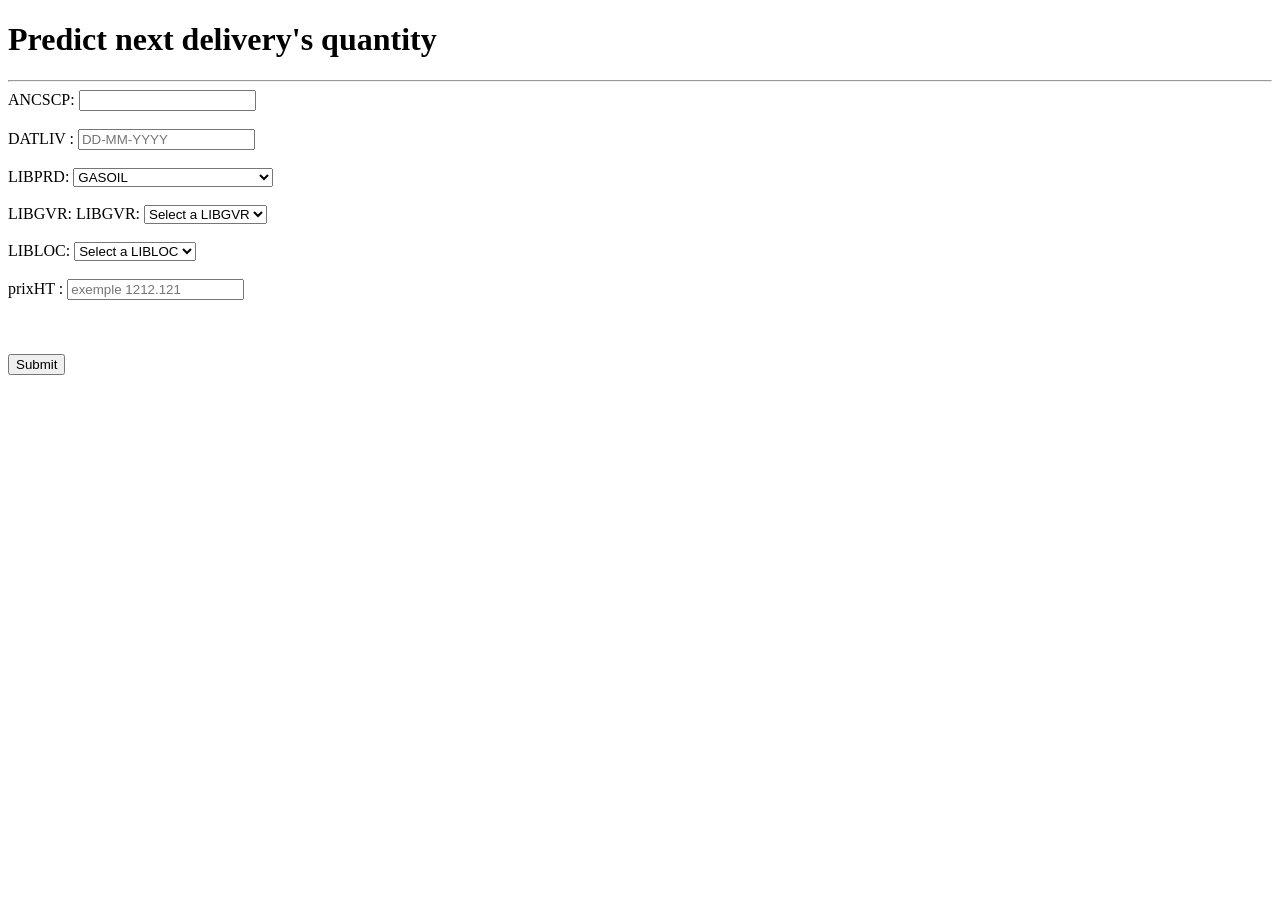
==== deployML/templates/main.html @ 521d70fa "Deployment of the 1st model" ====
<!DOCTYPE html>
<html lang="en">
<head>
    <meta charset="UTF-8">
    <meta name="viewport" content="width=device-width, initial-scale=1.0">
    <title>Fuel prediction</title>
</head>
<body>
    <h1>Predict next delivery's quantity </h1>
    <hr>
     
        
   
    <form action="result">
        <label for="ANCSCP">  ANCSCP:</label>
        <input type="number" id="ANCSCP" name="ANCSCP" ><br><br>
      
        <label for="DATLIV">DATLIV  :</label>
        <input type="text" id="DATLIV" name="DATLIV"  placeholder="DD-MM-YYYY"><br><br>
        <label for="LIBPRD">LIBPRD:</label>
        <select type="text" id="LIBPRD" name="LIBPRD" > 
            <option value="GASOIL">GASOIL</option>
            <option value="SSP SUPER SANS PLOMB">SSP SUPER SANS PLOMB</option>
            <option value="GASOIL 50">GASOIL 50</option>
            <option value="GAZOIL SANS SOUFRE">GAZOIL SANS SOUFRE</option>
            <option value="APS AGILIX PREMIUM ESS.">APS AGILIX PREMIUM ESS.</option>      
            <option value="APG AGILIX PREMIUM GAS.">APG AGILIX PREMIUM GAS.</option>
        </select> <br><br>
        <label for="LIBGVR">LIBGVR:</label>
        <label for="libgvr">LIBGVR:</label>
        <select id="libgvr" name="libgvr" onchange="updateLiblocOptions()">
            <option value="">Select a LIBGVR</option>
            <!-- LIBGVR options will be populated here -->
        </select> <br><br>

        <label for="libloc">LIBLOC:</label>
        <select id="libloc" name="libloc">
            <option value="">Select a LIBLOC</option>
            <!-- LIBLOC options will be populated here -->
        </select><br><br>
        <label for="prixHT">prixHT  :</label>
        <input type="text" id="prixHT" name="prixHT"  placeholder="exemple 1212.121"><br><br>
        <br><br>
    
        <input type="submit" >
      </form>
      




      <script>
        // Data for LIBGVR and LIBLOC
        const data = {
            "ARIANA": ["ARIANA", "ENNASR", "BORJ EL AMRI", "M'NIHLA", "RAOUED", "CEBALET B AMMAR"],
            "BEJA": ["AMDOUN", "BEJA", "SLOUGUIA", "OUECHTATA", "SIDI SMAIL", "GOUBELLAT", "MEDJEZ EL BAB", "I D E N"],
            "BEN AROUS": ["RADES", "HAMMAM-LIF", "BORJ CEDRIA", "MORNAG", "BOUMHAL", "EL MOUROUJ", "BEN AROUS", "BIR EL KASSAA", "FOUCHANA"],
            "BIZERTE": ["MENZEL BOURGUIBA", "MATEUR", "KHETMINE", "SEJNENE", "ZARZOUNA", "BIZERTE", "RAS DJEBEL", "RAF RAF", "GHAR EL MELEH"],
            "GABES": ["EL HAMMA", "KETTANA", "MARETH", "GABES", "GHANNOUCHE", "OUEDHREF", "MENZEL EL HABIB", "TEBOULBOU"],
            "GAFSA": ["SIDI IICH", "MOULARES", "METLAOUI", "EL GUETAR", "GAFSA"],
            "JENDOUBA": ["BOUSALEM", "TABARKA", "BALTA", "JENDOUBA"],
            "KAIROUAN": ["KAIROUAN", "SIDI AMOR BOUHAJLA", "HAFFOUZ", "EL BATEN", "EL ALA", "HAJEB EL AYOUN", "OUESLATIA", "CHERARDA", "SIDI ALI BEN NASRALL", "MENZEL M'HIRI"],
            "KASSERINE": ["KASSERINE", "FERIANA", "MAGEL BEL ABBES", "SBIBA", "THALA", "FOUSSANA", "SBEITLA"],
            "KEBILI": ["OUM ESSOUMAA", "KEBILI", "SOUK LAHAD", "DOUZ", "ELFAOUAR"],
            "LE KEF": ["EL KSOUR", "LE SERS", "LE KEF", "DAHMANI"],
            "MAHDIA": ["KSOUR ESSAF", "SIDI ALOUANE", "SOUASSI", "OULED CHAMEKH", "MENZEL HACHED", "CHEBBA", "REJICHE", "MELLOULECH", "KERKER", "EL JEM"],
            "MANOUBA": ["BORJ EL AMRI", "DENDEN"],
            "MEDENINE": ["MEDENINE", "EL KANTRA", "BEN GUERDENE", "HOUMT SOUK", "JORF", "HASSI AMOR", "JERBA", "ZARZIS"],
            "MONASTIR": ["MENZEL EL HAYET", "JAMMEL", "TOUZA", "KSAR HELLAL", "MONASTIR", "EL OUERDANINE", "BEMBLA", "SIDI BEN NOUR", "MOKNINE"],
            "NABEUL": ["MENZEL TEMIME", "KORBA", "SOLIMAN", "NABEUL", "DOUALA", "MAAMOURA", "DAR ALLOUCHE", "EL HAOUARIA", "TOZGRANE", "AZMOUR", "MENZEL SALEM", "BENI-KHALED", "GROMBALIA", "BOUARGOUB", "HAMMAMET"],
            "SFAX": ["EL AMRA", "BOUJARBOU", "MENZEL CHAKER", "SKHIRA", "MELLITA KERKENNAH", "KERKENAH", "EL BDARNA", "MAHRES", "GHREIBA", "BIR ALI BEN KHELIFA", "JBENIANA", "HENCHA", "SFAX", "AGAREB"],
            "SIDI BOUZID": ["CABELET OUELED ASKER", "OULED HAFFOUZ", "ERREGUEB", "ESSAIDA", "SOUK DJEDID", "KM 102", "MENZEL BOUZAIENE", "MEKNASSY", "JELMA", "SIDI BOUZID", "BEN AOUN"],
            "SILIANA": ["ROUHIA", "BOUARADA", "GAAFOUR", "BARGOU", "SILIANA", "MAKTHAR"],
            "SOUSSE": ["KONDAR", "KALAA KBIRA", "SIDI EL HENI", "BEL OUM", "SIDI KHLIFA", "MENZEL DAR BEL OUAER", "HERGLA", "SIDI BOU ALI", "M'SAKEN", "HAMMAM SOUSSE", "SOUSSE"],
            "TATAOUINE": ["SMAR", "REMADA", "TATAOUINE", "BIR LAHMAR"],
            "TOZEUR": ["TOZEUR", "DEGACHE", "NEFTA", "HASOUA"],
            "TUNIS": ["LA GOULETTE", "CITE ELKHADRA", "SIDI BOUSAID", "TUNIS VILLE", "KABARIA", "JEBEL JELLOUD", "EL AOUINA", "LE BARDO", "KSAR SAID", "EZZOUHOUR", "GAMMARTH"],
            "ZAGHOUAN": ["BIR MCHERGUA", "EL FAHS", "ZAGHOUAN", "HAMMAM ZRIBA", "NADOUR"]
        };

        // Populate LIBGVR dropdown
        const libgvrSelect = document.getElementById('libgvr');
        for (const libgvr in data) {
            const option = document.createElement('option');
            option.value = libgvr;
            option.textContent = libgvr;
            libgvrSelect.appendChild(option);
        }

        // Function to update LIBLOC options based on selected LIBGVR
        function updateLiblocOptions() {
            const liblocSelect = document.getElementById('libloc');
            const selectedLibgvr = libgvrSelect.value;

            // Clear existing options in LIBLOC
            liblocSelect.innerHTML = '<option value="">Select a LIBLOC</option>';

            // Populate LIBLOC based on selected LIBGVR
            if (selectedLibgvr && data[selectedLibgvr]) {
                data[selectedLibgvr].forEach(libloc => {
                    const option = document.createElement('option');
                    option.value = libloc;
                    option.textContent = libloc;
                    liblocSelect.appendChild(option);
                });
            }
        }
    </script>
</body>
</html>
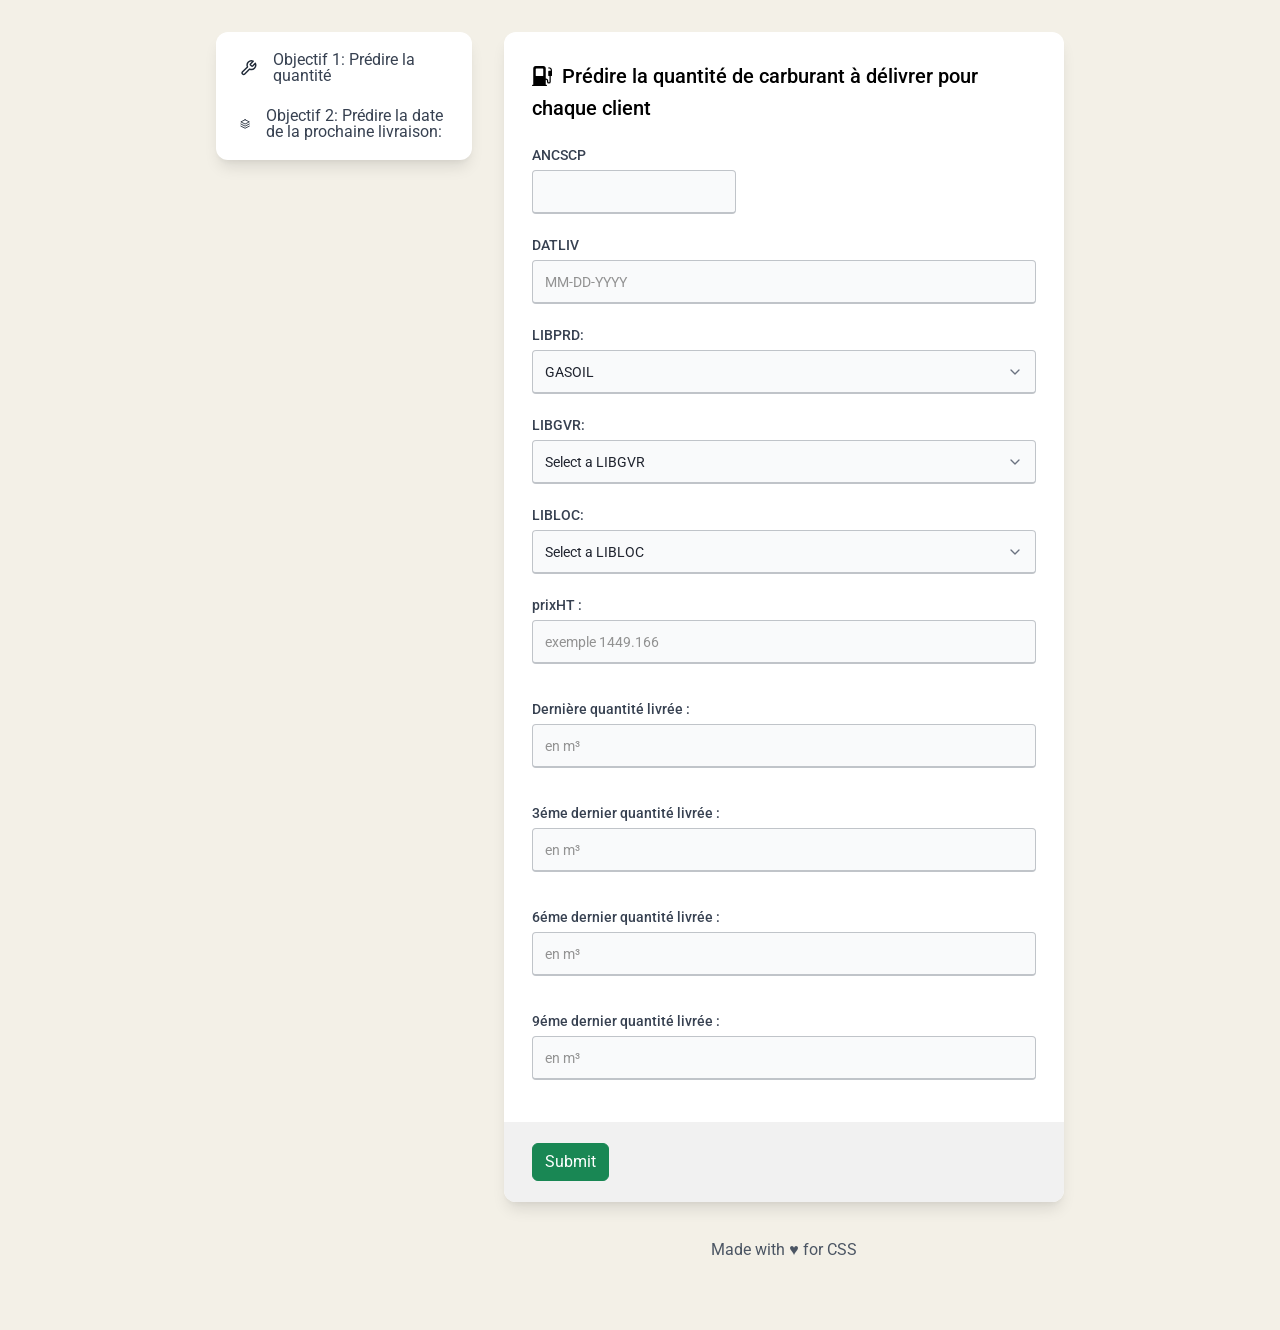
==== commit 862cfac2: "deployment of bo1" ====
--- a/deployML/templates/main.html
+++ b/deployML/templates/main.html
@@ -4,49 +4,132 @@
     <meta charset="UTF-8">
     <meta name="viewport" content="width=device-width, initial-scale=1.0">
     <title>Fuel prediction</title>
+    <link href="https://cdn.jsdelivr.net/npm/bootstrap@5.3.3/dist/css/bootstrap.min.css" rel="stylesheet" integrity="sha384-QWTKZyjpPEjISv5WaRU9OFeRpok6YctnYmDr5pNlyT2bRjXh0JMhjY6hW+ALEwIH" crossorigin="anonymous">
+
+    <style>
+        @import url("https://fonts.googleapis.com/css2?family=Roboto:wght@400;500&display=swap");a,abbr,acronym,address,applet,article,aside,audio,b,big,blockquote,body,canvas,caption,center,cite,code,dd,del,details,dfn,div,dl,dt,em,embed,fieldset,figcaption,figure,footer,form,h1,h2,h3,h4,h5,h6,header,hgroup,html,i,iframe,img,ins,kbd,label,legend,li,mark,menu,nav,object,ol,output,p,pre,q,ruby,s,samp,section,small,span,strike,strong,sub,summary,sup,table,tbody,td,tfoot,th,thead,time,tr,tt,u,ul,var,video{margin:0;padding:0;border:0;font-size:100%;font:inherit;vertical-align:initial}article,aside,details,figcaption,figure,footer,header,hgroup,menu,nav,section{display:block}body{line-height:1}ol,ul{list-style:none}blockquote,q{quotes:none}blockquote:after,blockquote:before,q:after,q:before{content:"";content:none}table{border-collapse:collapse;border-spacing:0}.nice-form-group{--nf-input-size:1rem;--nf-input-font-size:calc(var(--nf-input-size)*0.875);--nf-small-font-size:calc(var(--nf-input-size)*0.875);--nf-input-font-family:inherit;--nf-label-font-family:inherit;--nf-input-color:#20242f;--nf-input-border-radius:0.25rem;--nf-input-placeholder-color:#929292;--nf-input-border-color:#c0c4c9;--nf-input-border-width:1px;--nf-input-border-style:solid;--nf-input-border-bottom-width:2px;--nf-input-focus-border-color:#3b4ce2;--nf-input-background-color:#f9fafb;--nf-invalid-input-border-color:var(--nf-input-border-color);--nf-invalid-input-background-color:var(--nf-input-background-color);--nf-invalid-input-color:var(--nf-input-color);--nf-valid-input-border-color:var(--nf-input-border-color);--nf-valid-input-background-color:var(--nf-input-background-color);--nf-valid-input-color:inherit;--nf-invalid-input-border-bottom-color:red;--nf-valid-input-border-bottom-color:green;--nf-label-font-size:var(--nf-small-font-size);--nf-label-color:#374151;--nf-label-font-weight:500;--nf-slider-track-background:#dfdfdf;--nf-slider-track-height:0.25rem;--nf-slider-thumb-size:calc(var(--nf-slider-track-height)*4);--nf-slider-track-border-radius:var(--nf-slider-track-height);--nf-slider-thumb-border-width:2px;--nf-slider-thumb-border-focus-width:1px;--nf-slider-thumb-border-color:#fff;--nf-slider-thumb-background:var(--nf-input-focus-border-color);display:block;margin-top:calc(var(--nf-input-size)*1.5);line-height:1;white-space:nowrap;--switch-orb-size:var(--nf-input-size);--switch-orb-offset:calc(var(--nf-input-border-width)*2);--switch-width:calc(var(--nf-input-size)*2.5);--switch-height:calc(var(--nf-input-size)*1.25 + var(--switch-orb-offset))}.nice-form-group>label{font-weight:var(--nf-label-font-weight);display:block;color:var(--nf-label-color);font-size:var(--nf-label-font-size);font-family:var(--nf-label-font-family);margin-bottom:calc(var(--nf-input-size)/2);white-space:normal}.nice-form-group>label+small{font-style:normal}.nice-form-group small{font-family:var(--nf-input-font-family);display:block;font-weight:400;opacity:.75;font-size:var(--nf-small-font-size);margin-bottom:calc(var(--nf-input-size)*0.75)}.nice-form-group small:last-child{margin-bottom:0}.nice-form-group>legend{font-weight:var(--nf-label-font-weight);display:block;color:var(--nf-label-color);font-size:var(--nf-label-font-size);font-family:var(--nf-label-font-family);margin-bottom:calc(var(--nf-input-size)/5)}.nice-form-group>.nice-form-group{margin-top:calc(var(--nf-input-size)/2)}.nice-form-group>input[type=checkbox],.nice-form-group>input[type=date],.nice-form-group>input[type=email],.nice-form-group>input[type=month],.nice-form-group>input[type=number],.nice-form-group>input[type=password],.nice-form-group>input[type=radio],.nice-form-group>input[type=search],.nice-form-group>input[type=tel],.nice-form-group>input[type=text],.nice-form-group>input[type=time],.nice-form-group>input[type=url],.nice-form-group>input[type=week],.nice-form-group>select,.nice-form-group>textarea{background:var(--nf-input-background-color);font-family:inherit;font-size:var(--nf-input-font-size);border-bottom-width:var(--nf-input-border-width);font-family:var(--nf-input-font-family);box-shadow:none;border-radius:var(--nf-input-border-radius);border:var(--nf-input-border-width) var(--nf-input-border-style) var(--nf-input-border-color);border-bottom:var(--nf-input-border-bottom-width) var(--nf-input-border-style) var(--nf-input-border-color);color:var(--nf-input-color);width:100%;padding:calc(var(--nf-input-size)*0.75);height:calc(var(--nf-input-size)*2.75);line-height:normal;-webkit-appearance:none;-moz-appearance:none;appearance:none;transition:all .15s ease-out;--icon-padding:calc(var(--nf-input-size)*2.25);--icon-background-offset:calc(var(--nf-input-size)*0.75)}.nice-form-group>input[type=checkbox]:required:not(:placeholder-shown):invalid,.nice-form-group>input[type=date]:required:not(:placeholder-shown):invalid,.nice-form-group>input[type=email]:required:not(:placeholder-shown):invalid,.nice-form-group>input[type=month]:required:not(:placeholder-shown):invalid,.nice-form-group>input[type=number]:required:not(:placeholder-shown):invalid,.nice-form-group>input[type=password]:required:not(:placeholder-shown):invalid,.nice-form-group>input[type=radio]:required:not(:placeholder-shown):invalid,.nice-form-group>input[type=search]:required:not(:placeholder-shown):invalid,.nice-form-group>input[type=tel]:required:not(:placeholder-shown):invalid,.nice-form-group>input[type=text]:required:not(:placeholder-shown):invalid,.nice-form-group>input[type=time]:required:not(:placeholder-shown):invalid,.nice-form-group>input[type=url]:required:not(:placeholder-shown):invalid,.nice-form-group>input[type=week]:required:not(:placeholder-shown):invalid,.nice-form-group>select:required:not(:placeholder-shown):invalid,.nice-form-group>textarea:required:not(:placeholder-shown):invalid{background-color:var(--nf-invalid-input-background-color);border-bottom-color:var(--nf-valid-input-border-color);border-color:var(--nf-valid-input-border-color) var(--nf-valid-input-border-color) var(--nf-invalid-input-border-bottom-color);color:var(--nf-invalid-input-color)}.nice-form-group>input[type=checkbox]:required:not(:placeholder-shown):invalid:focus,.nice-form-group>input[type=date]:required:not(:placeholder-shown):invalid:focus,.nice-form-group>input[type=email]:required:not(:placeholder-shown):invalid:focus,.nice-form-group>input[type=month]:required:not(:placeholder-shown):invalid:focus,.nice-form-group>input[type=number]:required:not(:placeholder-shown):invalid:focus,.nice-form-group>input[type=password]:required:not(:placeholder-shown):invalid:focus,.nice-form-group>input[type=radio]:required:not(:placeholder-shown):invalid:focus,.nice-form-group>input[type=search]:required:not(:placeholder-shown):invalid:focus,.nice-form-group>input[type=tel]:required:not(:placeholder-shown):invalid:focus,.nice-form-group>input[type=text]:required:not(:placeholder-shown):invalid:focus,.nice-form-group>input[type=time]:required:not(:placeholder-shown):invalid:focus,.nice-form-group>input[type=url]:required:not(:placeholder-shown):invalid:focus,.nice-form-group>input[type=week]:required:not(:placeholder-shown):invalid:focus,.nice-form-group>select:required:not(:placeholder-shown):invalid:focus,.nice-form-group>textarea:required:not(:placeholder-shown):invalid:focus{background-color:var(--nf-input-background-color);border-color:var(--nf-input-border-color);color:var(--nf-input-color)}.nice-form-group>input[type=checkbox]:required:not(:placeholder-shown):valid,.nice-form-group>input[type=date]:required:not(:placeholder-shown):valid,.nice-form-group>input[type=email]:required:not(:placeholder-shown):valid,.nice-form-group>input[type=month]:required:not(:placeholder-shown):valid,.nice-form-group>input[type=number]:required:not(:placeholder-shown):valid,.nice-form-group>input[type=password]:required:not(:placeholder-shown):valid,.nice-form-group>input[type=radio]:required:not(:placeholder-shown):valid,.nice-form-group>input[type=search]:required:not(:placeholder-shown):valid,.nice-form-group>input[type=tel]:required:not(:placeholder-shown):valid,.nice-form-group>input[type=text]:required:not(:placeholder-shown):valid,.nice-form-group>input[type=time]:required:not(:placeholder-shown):valid,.nice-form-group>input[type=url]:required:not(:placeholder-shown):valid,.nice-form-group>input[type=week]:required:not(:placeholder-shown):valid,.nice-form-group>select:required:not(:placeholder-shown):valid,.nice-form-group>textarea:required:not(:placeholder-shown):valid{background-color:var(--nf-valid-input-background-color);border-bottom-color:var(--nf-valid-input-border-color);border-color:var(--nf-valid-input-border-color) var(--nf-valid-input-border-color) var(--nf-valid-input-border-bottom-color);color:var(--nf-valid-input-color)}.nice-form-group>input[type=checkbox]:disabled,.nice-form-group>input[type=date]:disabled,.nice-form-group>input[type=email]:disabled,.nice-form-group>input[type=month]:disabled,.nice-form-group>input[type=number]:disabled,.nice-form-group>input[type=password]:disabled,.nice-form-group>input[type=radio]:disabled,.nice-form-group>input[type=search]:disabled,.nice-form-group>input[type=tel]:disabled,.nice-form-group>input[type=text]:disabled,.nice-form-group>input[type=time]:disabled,.nice-form-group>input[type=url]:disabled,.nice-form-group>input[type=week]:disabled,.nice-form-group>select:disabled,.nice-form-group>textarea:disabled{cursor:not-allowed;opacity:.75}.nice-form-group>input[type=checkbox]::-webkit-input-placeholder,.nice-form-group>input[type=date]::-webkit-input-placeholder,.nice-form-group>input[type=email]::-webkit-input-placeholder,.nice-form-group>input[type=month]::-webkit-input-placeholder,.nice-form-group>input[type=number]::-webkit-input-placeholder,.nice-form-group>input[type=password]::-webkit-input-placeholder,.nice-form-group>input[type=radio]::-webkit-input-placeholder,.nice-form-group>input[type=search]::-webkit-input-placeholder,.nice-form-group>input[type=tel]::-webkit-input-placeholder,.nice-form-group>input[type=text]::-webkit-input-placeholder,.nice-form-group>input[type=time]::-webkit-input-placeholder,.nice-form-group>input[type=url]::-webkit-input-placeholder,.nice-form-group>input[type=week]::-webkit-input-placeholder,.nice-form-group>select::-webkit-input-placeholder,.nice-form-group>textarea::-webkit-input-placeholder{color:var(--nf-input-placeholder-color);letter-spacing:0}.nice-form-group>input[type=checkbox]:-ms-input-placeholder,.nice-form-group>input[type=date]:-ms-input-placeholder,.nice-form-group>input[type=email]:-ms-input-placeholder,.nice-form-group>input[type=month]:-ms-input-placeholder,.nice-form-group>input[type=number]:-ms-input-placeholder,.nice-form-group>input[type=password]:-ms-input-placeholder,.nice-form-group>input[type=radio]:-ms-input-placeholder,.nice-form-group>input[type=search]:-ms-input-placeholder,.nice-form-group>input[type=tel]:-ms-input-placeholder,.nice-form-group>input[type=text]:-ms-input-placeholder,.nice-form-group>input[type=time]:-ms-input-placeholder,.nice-form-group>input[type=url]:-ms-input-placeholder,.nice-form-group>input[type=week]:-ms-input-placeholder,.nice-form-group>select:-ms-input-placeholder,.nice-form-group>textarea:-ms-input-placeholder{color:var(--nf-input-placeholder-color);letter-spacing:0}.nice-form-group>input[type=checkbox]:-moz-placeholder,.nice-form-group>input[type=checkbox]::-moz-placeholder,.nice-form-group>input[type=date]:-moz-placeholder,.nice-form-group>input[type=date]::-moz-placeholder,.nice-form-group>input[type=email]:-moz-placeholder,.nice-form-group>input[type=email]::-moz-placeholder,.nice-form-group>input[type=month]:-moz-placeholder,.nice-form-group>input[type=month]::-moz-placeholder,.nice-form-group>input[type=number]:-moz-placeholder,.nice-form-group>input[type=number]::-moz-placeholder,.nice-form-group>input[type=password]:-moz-placeholder,.nice-form-group>input[type=password]::-moz-placeholder,.nice-form-group>input[type=radio]:-moz-placeholder,.nice-form-group>input[type=radio]::-moz-placeholder,.nice-form-group>input[type=search]:-moz-placeholder,.nice-form-group>input[type=search]::-moz-placeholder,.nice-form-group>input[type=tel]:-moz-placeholder,.nice-form-group>input[type=tel]::-moz-placeholder,.nice-form-group>input[type=text]:-moz-placeholder,.nice-form-group>input[type=text]::-moz-placeholder,.nice-form-group>input[type=time]:-moz-placeholder,.nice-form-group>input[type=time]::-moz-placeholder,.nice-form-group>input[type=url]:-moz-placeholder,.nice-form-group>input[type=url]::-moz-placeholder,.nice-form-group>input[type=week]:-moz-placeholder,.nice-form-group>input[type=week]::-moz-placeholder,.nice-form-group>select:-moz-placeholder,.nice-form-group>select::-moz-placeholder,.nice-form-group>textarea:-moz-placeholder,.nice-form-group>textarea::-moz-placeholder{color:var(--nf-input-placeholder-color);letter-spacing:0}.nice-form-group>input[type=checkbox]:focus,.nice-form-group>input[type=date]:focus,.nice-form-group>input[type=email]:focus,.nice-form-group>input[type=month]:focus,.nice-form-group>input[type=number]:focus,.nice-form-group>input[type=password]:focus,.nice-form-group>input[type=radio]:focus,.nice-form-group>input[type=search]:focus,.nice-form-group>input[type=tel]:focus,.nice-form-group>input[type=text]:focus,.nice-form-group>input[type=time]:focus,.nice-form-group>input[type=url]:focus,.nice-form-group>input[type=week]:focus,.nice-form-group>select:focus,.nice-form-group>textarea:focus{outline:none;border-color:var(--nf-input-focus-border-color)}.nice-form-group>input[type=checkbox]+small,.nice-form-group>input[type=date]+small,.nice-form-group>input[type=email]+small,.nice-form-group>input[type=month]+small,.nice-form-group>input[type=number]+small,.nice-form-group>input[type=password]+small,.nice-form-group>input[type=radio]+small,.nice-form-group>input[type=search]+small,.nice-form-group>input[type=tel]+small,.nice-form-group>input[type=text]+small,.nice-form-group>input[type=time]+small,.nice-form-group>input[type=url]+small,.nice-form-group>input[type=week]+small,.nice-form-group>select+small,.nice-form-group>textarea+small{margin-top:.5rem}.nice-form-group>input[type=checkbox].icon-left,.nice-form-group>input[type=date].icon-left,.nice-form-group>input[type=email].icon-left,.nice-form-group>input[type=month].icon-left,.nice-form-group>input[type=number].icon-left,.nice-form-group>input[type=password].icon-left,.nice-form-group>input[type=radio].icon-left,.nice-form-group>input[type=search].icon-left,.nice-form-group>input[type=tel].icon-left,.nice-form-group>input[type=text].icon-left,.nice-form-group>input[type=time].icon-left,.nice-form-group>input[type=url].icon-left,.nice-form-group>input[type=week].icon-left,.nice-form-group>select.icon-left,.nice-form-group>textarea.icon-left{background-position:left var(--icon-background-offset) bottom 50%;padding-left:var(--icon-padding);background-size:var(--nf-input-size)}.nice-form-group>input[type=checkbox].icon-right,.nice-form-group>input[type=date].icon-right,.nice-form-group>input[type=email].icon-right,.nice-form-group>input[type=month].icon-right,.nice-form-group>input[type=number].icon-right,.nice-form-group>input[type=password].icon-right,.nice-form-group>input[type=radio].icon-right,.nice-form-group>input[type=search].icon-right,.nice-form-group>input[type=tel].icon-right,.nice-form-group>input[type=text].icon-right,.nice-form-group>input[type=time].icon-right,.nice-form-group>input[type=url].icon-right,.nice-form-group>input[type=week].icon-right,.nice-form-group>select.icon-right,.nice-form-group>textarea.icon-right{background-position:right var(--icon-background-offset) bottom 50%;padding-right:var(--icon-padding);background-size:var(--nf-input-size)}.nice-form-group>input[type=checkbox]:-webkit-autofill,.nice-form-group>input[type=date]:-webkit-autofill,.nice-form-group>input[type=email]:-webkit-autofill,.nice-form-group>input[type=month]:-webkit-autofill,.nice-form-group>input[type=number]:-webkit-autofill,.nice-form-group>input[type=password]:-webkit-autofill,.nice-form-group>input[type=radio]:-webkit-autofill,.nice-form-group>input[type=search]:-webkit-autofill,.nice-form-group>input[type=tel]:-webkit-autofill,.nice-form-group>input[type=text]:-webkit-autofill,.nice-form-group>input[type=time]:-webkit-autofill,.nice-form-group>input[type=url]:-webkit-autofill,.nice-form-group>input[type=week]:-webkit-autofill,.nice-form-group>select:-webkit-autofill,.nice-form-group>textarea:-webkit-autofill{padding:calc(var(--nf-input-size)*0.75)!important}.nice-form-group>input[type=search]:placeholder-shown{background-image:url("data:image/svg+xml;charset=utf-8,%3Csvg xmlns='http://www.w3.org/2000/svg' width='16' height='16' viewBox='0 0 24 24' fill='none' stroke='%236B7280' stroke-width='2' stroke-linecap='round' stroke-linejoin='round' class='feather feather-search'%3E%3Ccircle cx='11' cy='11' r='8'/%3E%3Cpath d='M21 21l-4.35-4.35'/%3E%3C/svg%3E");background-position:left calc(var(--nf-input-size)*0.75) bottom 50%;padding-left:calc(var(--nf-input-size)*2.25);background-size:var(--nf-input-size);background-repeat:no-repeat}.nice-form-group>input[type=search]::-webkit-search-cancel-button{-webkit-appearance:none;width:var(--nf-input-size);height:var(--nf-input-size);background:url("data:image/svg+xml;charset=utf-8,%3Csvg xmlns='http://www.w3.org/2000/svg' width='16' height='16' viewBox='0 0 24 24' fill='none' stroke='%236B7280' stroke-width='2' stroke-linecap='round' stroke-linejoin='round' class='feather feather-x'%3E%3Cpath d='M18 6L6 18M6 6l12 12'/%3E%3C/svg%3E")}.nice-form-group>input[type=search]:focus{padding-left:calc(var(--nf-input-size)*0.75);background-position:left calc(var(--nf-input-size)*-1) bottom 50%}.nice-form-group>input[type=email][class^=icon]{background-image:url("data:image/svg+xml;charset=utf-8,%3Csvg xmlns='http://www.w3.org/2000/svg' width='16' height='16' viewBox='0 0 24 24' fill='none' stroke='%236B7280' stroke-width='2' stroke-linecap='round' stroke-linejoin='round' class='feather feather-at-sign'%3E%3Ccircle cx='12' cy='12' r='4'/%3E%3Cpath d='M16 8v5a3 3 0 006 0v-1a10 10 0 10-3.92 7.94'/%3E%3C/svg%3E");background-repeat:no-repeat}.nice-form-group>input[type=tel][class^=icon]{background-image:url("data:image/svg+xml;charset=utf-8,%3Csvg xmlns='http://www.w3.org/2000/svg' width='16' height='16' viewBox='0 0 24 24' fill='none' stroke='%236B7280' stroke-width='2' stroke-linecap='round' stroke-linejoin='round' class='feather feather-phone'%3E%3Cpath d='M22 16.92v3a2 2 0 01-2.18 2 19.79 19.79 0 01-8.63-3.07 19.5 19.5 0 01-6-6 19.79 19.79 0 01-3.07-8.67A2 2 0 014.11 2h3a2 2 0 012 1.72 12.84 12.84 0 00.7 2.81 2 2 0 01-.45 2.11L8.09 9.91a16 16 0 006 6l1.27-1.27a2 2 0 012.11-.45 12.84 12.84 0 002.81.7A2 2 0 0122 16.92z'/%3E%3C/svg%3E");background-repeat:no-repeat}.nice-form-group>input[type=url][class^=icon]{background-image:url("data:image/svg+xml;charset=utf-8,%3Csvg xmlns='http://www.w3.org/2000/svg' width='16' height='16' viewBox='0 0 24 24' fill='none' stroke='%236B7280' stroke-width='2' stroke-linecap='round' stroke-linejoin='round' class='feather feather-link'%3E%3Cpath d='M10 13a5 5 0 007.54.54l3-3a5 5 0 00-7.07-7.07l-1.72 1.71'/%3E%3Cpath d='M14 11a5 5 0 00-7.54-.54l-3 3a5 5 0 007.07 7.07l1.71-1.71'/%3E%3C/svg%3E");background-repeat:no-repeat}.nice-form-group>input[type=password]{letter-spacing:2px}.nice-form-group>input[type=password][class^=icon]{background-image:url("data:image/svg+xml;charset=utf-8,%3Csvg xmlns='http://www.w3.org/2000/svg' width='16' height='16' viewBox='0 0 24 24' fill='none' stroke='%236B7280' stroke-width='2' stroke-linecap='round' stroke-linejoin='round' class='feather feather-lock'%3E%3Crect x='3' y='11' width='18' height='11' rx='2' ry='2'/%3E%3Cpath d='M7 11V7a5 5 0 0110 0v4'/%3E%3C/svg%3E");background-repeat:no-repeat}.nice-form-group>input[type=range]{-webkit-appearance:none;width:100%;cursor:pointer}.nice-form-group>input[type=range]:focus{outline:none}.nice-form-group>input[type=range]::-webkit-slider-runnable-track{width:100%;height:var(--nf-slider-track-height);background:var(--nf-slider-track-background);border-radius:var(--nf-slider-track-border-radius)}.nice-form-group>input[type=range]::-moz-range-track{width:100%;height:var(--nf-slider-track-height);background:var(--nf-slider-track-background);border-radius:var(--nf-slider-track-border-radius)}.nice-form-group>input[type=range]::-webkit-slider-thumb{height:var(--nf-slider-thumb-size);width:var(--nf-slider-thumb-size);border-radius:var(--nf-slider-thumb-size);background:var(--nf-slider-thumb-background);border:0;border:var(--nf-slider-thumb-border-width) solid var(--nf-slider-thumb-border-color);-webkit-appearance:none;appearance:none;margin-top:calc(var(--nf-slider-track-height)*0.5 - var(--nf-slider-thumb-size)*0.5)}.nice-form-group>input[type=range]::-moz-range-thumb{height:var(--nf-slider-thumb-size);width:var(--nf-slider-thumb-size);border-radius:var(--nf-slider-thumb-size);background:var(--nf-slider-thumb-background);border:0;border:var(--nf-slider-thumb-border-width) solid var(--nf-slider-thumb-border-color);-moz-appearance:none;appearance:none;box-sizing:border-box}.nice-form-group>input[type=range]:focus::-webkit-slider-thumb{box-shadow:0 0 0 var(--nf-slider-thumb-border-focus-width) var(--nf-slider-thumb-background)}.nice-form-group>input[type=range]:focus::-moz-range-thumb{box-shadow:0 0 0 var(--nf-slider-thumb-border-focus-width) var(--nf-slider-thumb-background)}.nice-form-group>input[type=color]{border:var(--nf-input-border-width) solid var(--nf-input-border-color);border-bottom-width:var(--nf-input-border-bottom-width);height:calc(var(--nf-input-size)*2);border-radius:var(--nf-input-border-radius);padding:calc(var(--nf-input-border-width)*2)}.nice-form-group>input[type=color]:focus{outline:none;border-color:var(--nf-input-focus-border-color)}.nice-form-group>input[type=color]::-webkit-color-swatch-wrapper{padding:5%}.nice-form-group>input[type=color]::-moz-color-swatch{border-radius:calc(var(--nf-input-border-radius)/2);border:none}.nice-form-group>input[type=color]::-webkit-color-swatch{border-radius:calc(var(--nf-input-border-radius)/2);border:none}.nice-form-group>input[type=number]{width:auto}.nice-form-group>input[type=date],.nice-form-group>input[type=month],.nice-form-group>input[type=week]{min-width:14em;background-image:url("data:image/svg+xml;charset=utf-8,%3Csvg xmlns='http://www.w3.org/2000/svg' width='16' height='16' viewBox='0 0 24 24' fill='none' stroke='%236B7280' stroke-width='2' stroke-linecap='round' stroke-linejoin='round' class='feather feather-calendar'%3E%3Crect x='3' y='4' width='18' height='18' rx='2' ry='2'/%3E%3Cpath d='M16 2v4M8 2v4M3 10h18'/%3E%3C/svg%3E")}.nice-form-group>input[type=time]{min-width:6em;background-image:url("data:image/svg+xml;charset=utf-8,%3Csvg xmlns='http://www.w3.org/2000/svg' width='16' height='16' viewBox='0 0 24 24' fill='none' stroke='%236B7280' stroke-width='2' stroke-linecap='round' stroke-linejoin='round' class='feather feather-clock'%3E%3Ccircle cx='12' cy='12' r='10'/%3E%3Cpath d='M12 6v6l4 2'/%3E%3C/svg%3E")}.nice-form-group>input[type=date],.nice-form-group>input[type=month],.nice-form-group>input[type=time],.nice-form-group>input[type=week]{background-position:right calc(var(--nf-input-size)*0.75) bottom 50%;background-repeat:no-repeat;background-size:var(--nf-input-size);width:auto}.nice-form-group>input[type=date]::-webkit-calendar-picker-indicator,.nice-form-group>input[type=date]::-webkit-inner-spin-button,.nice-form-group>input[type=month]::-webkit-calendar-picker-indicator,.nice-form-group>input[type=month]::-webkit-inner-spin-button,.nice-form-group>input[type=time]::-webkit-calendar-picker-indicator,.nice-form-group>input[type=time]::-webkit-inner-spin-button,.nice-form-group>input[type=week]::-webkit-calendar-picker-indicator,.nice-form-group>input[type=week]::-webkit-inner-spin-button{-webkit-appearance:none;cursor:pointer;opacity:0}@-moz-document url-prefix(){.nice-form-group>input[type=date],.nice-form-group>input[type=month],.nice-form-group>input[type=time],.nice-form-group>input[type=week]{min-width:auto;width:auto;background-image:none}}.nice-form-group>textarea{height:auto}.nice-form-group>input[type=checkbox],.nice-form-group>input[type=radio]{width:var(--nf-input-size);height:var(--nf-input-size);padding:inherit;margin:0;display:inline-block;vertical-align:top;border-radius:calc(var(--nf-input-border-radius)/2);border-width:var(--nf-input-border-width);cursor:pointer;background-position:50%}.nice-form-group>input[type=checkbox]:focus:not(:checked),.nice-form-group>input[type=radio]:focus:not(:checked){border:var(--nf-input-border-width) solid var(--nf-input-focus-border-color);outline:none}.nice-form-group>input[type=checkbox]:hover,.nice-form-group>input[type=radio]:hover{border:var(--nf-input-border-width) solid var(--nf-input-focus-border-color)}.nice-form-group>input[type=checkbox]+label,.nice-form-group>input[type=radio]+label{display:inline-block;margin-bottom:0;padding-left:calc(var(--nf-input-size)/2.5);font-weight:400;-webkit-user-select:none;user-select:none;cursor:pointer;max-width:calc(100% - var(--nf-input-size)*2);line-height:normal}.nice-form-group>input[type=checkbox]+label>small,.nice-form-group>input[type=radio]+label>small{margin-top:calc(var(--nf-input-size)/4)}.nice-form-group>input[type=checkbox]:checked{background:url("data:image/svg+xml;charset=utf-8,%3Csvg xmlns='http://www.w3.org/2000/svg' width='20' height='20' viewBox='0 0 24 24' fill='none' stroke='%23FFF' stroke-width='3' stroke-linecap='round' stroke-linejoin='round' class='feather feather-check'%3E%3Cpath d='M20 6L9 17l-5-5'/%3E%3C/svg%3E") no-repeat 50%/85%;background-color:var(--nf-input-focus-border-color);border-color:var(--nf-input-focus-border-color)}.nice-form-group>input[type=radio]{border-radius:100%}.nice-form-group>input[type=radio]:checked{background-color:var(--nf-input-focus-border-color);border-color:var(--nf-input-focus-border-color);box-shadow:inset 0 0 0 3px #fff}.nice-form-group>input[type=checkbox].switch{width:var(--switch-width);height:var(--switch-height);border-radius:var(--switch-height);position:relative}.nice-form-group>input[type=checkbox].switch:after{background:var(--nf-input-border-color);border-radius:var(--switch-orb-size);height:var(--switch-orb-size);left:var(--switch-orb-offset);position:absolute;top:50%;-webkit-transform:translateY(-50%);transform:translateY(-50%);width:var(--switch-orb-size);content:"";transition:all .2s ease-out}.nice-form-group>input[type=checkbox].switch+label{margin-top:calc(var(--switch-height)/8)}.nice-form-group>input[type=checkbox].switch:checked{background:none;background-position:0 0;background-color:var(--nf-input-focus-border-color)}.nice-form-group>input[type=checkbox].switch:checked:after{-webkit-transform:translateY(-50%) translateX(calc(var(--switch-width)/2 - var(--switch-orb-offset)));transform:translateY(-50%) translateX(calc(var(--switch-width)/2 - var(--switch-orb-offset)));background:#fff}.nice-form-group>input[type=file]{background:rgba(0,0,0,.025);padding:var(--nf-input-size);display:block;width:100%;border-radius:var(--nf-input-border-radius);border:1px dashed var(--nf-input-border-color);outline:none;cursor:pointer}.nice-form-group>input[type=file]:focus,.nice-form-group>input[type=file]:hover{border-color:var(--nf-input-focus-border-color)}.nice-form-group>input[type=file]::file-selector-button{background:var(--nf-input-focus-border-color);border:0;-webkit-appearance:none;-moz-appearance:none;appearance:none;padding:.5rem;border-radius:var(--nf-input-border-radius);color:#fff;margin-right:1rem;outline:none;font-family:var(--nf-input-font-family);cursor:pointer}.nice-form-group>input[type=file]::-webkit-file-upload-button{background:var(--nf-input-focus-border-color);border:0;-webkit-appearance:none;appearance:none;padding:.5rem;border-radius:var(--nf-input-border-radius);color:#fff;margin-right:1rem;outline:none;font-family:var(--nf-input-font-family);cursor:pointer}.nice-form-group>select{background-image:url("data:image/svg+xml;charset=utf-8,%3Csvg xmlns='http://www.w3.org/2000/svg' width='16' height='16' viewBox='0 0 24 24' fill='none' stroke='%236B7280' stroke-width='2' stroke-linecap='round' stroke-linejoin='round' class='feather feather-chevron-down'%3E%3Cpath d='M6 9l6 6 6-6'/%3E%3C/svg%3E");background-position:right calc(var(--nf-input-size)*0.75) bottom 50%;background-repeat:no-repeat;background-size:var(--nf-input-size)}*,:after,:before{box-sizing:inherit}html{font-size:16px;box-sizing:border-box}body{background:#f3f0e7;font-family:Roboto,sans-serif;color:#4b5563;-webkit-font-smoothing:antialiased;-moz-osx-font-smoothing:grayscale}.demo-page{margin:0 auto;display:-webkit-flex;display:flex;max-width:55em}.demo-page .demo-page-navigation{width:18em;padding:2em 1em}@media only screen and (max-width:750px){.demo-page .demo-page-navigation{display:none}}.demo-page .demo-page-navigation nav{position:-webkit-sticky;position:sticky;top:2em;background:#fff;padding:.5em;border-radius:.75rem;box-shadow:0 10px 15px -3px rgba(0,0,0,.1),0 4px 6px -2px rgba(0,0,0,.05)}.demo-page .demo-page-navigation a{display:-webkit-flex;display:flex;padding:.75em 1em;text-decoration:none;border-radius:.25em;color:#374151;-webkit-align-items:center;align-items:center}.demo-page .demo-page-navigation a:hover{background:#f3f4f6}.demo-page .demo-page-navigation a svg{width:1.25em;height:1.25em;margin-right:1em;color:#1f2937}.demo-page .demo-page-content{padding:2em 1em;max-width:100%}@media only screen and (min-width:750px){.demo-page .demo-page-content{width:calc(100% - 18em)}}footer{text-align:center;margin:2.5em 0}.href-target{position:absolute;top:-2em}.to-repo,.to-reset{display:-webkit-inline-flex;display:inline-flex;background:#24292e;color:#fff;border-radius:5px;padding:.5em 1em;text-decoration:none;-webkit-align-items:center;align-items:center;transition:background .2s ease-out}.to-repo:hover,.to-reset:hover{background:#000}.to-repo svg,.to-reset svg{width:1.125rem;height:1.125rem;margin-right:.75em}.to-reset{background:#3b4ce2}.to-reset:hover{background:#2538df}section{background:#fff;padding:2em;border-radius:.75rem;line-height:1.6;overflow:hidden;margin-bottom:2rem;position:relative;font-size:.875rem;box-shadow:0 10px 15px -3px rgba(0,0,0,.1),0 4px 6px -2px rgba(0,0,0,.05)}section h1{font-weight:500;font-size:1.25rem;color:#000;margin-bottom:.75rem}section h1 svg{width:1em;height:1em;display:inline-block;vertical-align:-10%;margin-right:.25em}section h1.package-name{font-size:2rem;margin-bottom:.75rem;margin-top:-.5rem}section strong{font-weight:500;color:#000}section p{margin:.5rem 0 1.5rem}section p a{text-decoration:none;font-weight:500;color:#3b4ce2}section p:last-child{margin-bottom:0}section code{font-weight:500;font-family:Consolas,monaco,monospace;position:relative;z-index:1;margin:0 2px;background:#f3f4f4;content:"";border-radius:3px;padding:2px 5px;white-space:nowrap}section ul{margin-top:.5em;padding-left:1em;list-style-type:disc}details{background:#f1f1f1;margin:2em -2em -2em;padding:1.5em 2em}details .gist{margin-top:1.5em}details .toggle-code{display:inline-block;padding:.5em 1em;border-radius:5px;font-size:.875rem;background:#10b981;top:1em;right:1em;color:#fff;font-weight:500;-webkit-user-select:none;user-select:none;cursor:pointer}details .toggle-code:hover{background:#0ea271}details .toggle-code svg{display:inline-block;vertical-align:-15%;margin-right:.25em}details summary{outline:none;list-style-type:none}details summary::marker{display:none}details summary::-webkit-details-marker{display:none}
+        </style>
 </head>
 <body>
-    <h1>Predict next delivery's quantity </h1>
-    <hr>
-     
+
+      <div class="demo-page">
+        <div class="demo-page-navigation">
+          <nav>
+            <ul>
+              <li>
+                <a href="{% url 'bo1' %}">
+                  <svg xmlns="http://www.w3.org/2000/svg" width="24" height="24" viewBox="0 0 24 24" fill="none" stroke="currentColor" stroke-width="2" stroke-linecap="round" stroke-linejoin="round" class="feather feather-tool">
+                    <path d="M14.7 6.3a1 1 0 0 0 0 1.4l1.6 1.6a1 1 0 0 0 1.4 0l3.77-3.77a6 6 0 0 1-7.94 7.94l-6.91 6.91a2.12 2.12 0 0 1-3-3l6.91-6.91a6 6 0 0 1 7.94-7.94l-3.76 3.76z" />
+                  </svg>
+                  Objectif 1: Prédire la quantité </a>
+              </li>
+              <li>
+                <a href="">
+                  <svg xmlns="http://www.w3.org/2000/svg" width="24" height="24" viewBox="0 0 24 24" fill="none" stroke="currentColor" stroke-width="2" stroke-linecap="round" stroke-linejoin="round" class="feather feather-layers">
+                    <polygon points="12 2 2 7 12 12 22 7 12 2" />
+                    <polyline points="2 17 12 22 22 17" />
+                    <polyline points="2 12 12 17 22 12" />
+                  </svg>
+                  Objectif 2: Prédire la date de la prochaine livraison:</a>
+              </li>
+              
+            </ul>
+          </nav>
+        </div>
+        <main class="demo-page-content">
+          <section>
+            <div class="href-target" id="input-types"></div>
+            <h1>
+                <svg xmlns="http://www.w3.org/2000/svg" width="16" height="16" fill="currentColor" class="bi bi-fuel-pump-fill" viewBox="0 0 16 16">
+                    <path d="M1 2a2 2 0 0 1 2-2h6a2 2 0 0 1 2 2v8a2 2 0 0 1 2 2v.5a.5.5 0 0 0 1 0V8h-.5a.5.5 0 0 1-.5-.5V4.375a.5.5 0 0 1 .5-.5h1.495c-.011-.476-.053-.894-.201-1.222a.97.97 0 0 0-.394-.458c-.184-.11-.464-.195-.9-.195a.5.5 0 0 1 0-1q.846-.002 1.412.336c.383.228.634.551.794.907.295.655.294 1.465.294 2.081V7.5a.5.5 0 0 1-.5.5H15v4.5a1.5 1.5 0 0 1-3 0V12a1 1 0 0 0-1-1v4h.5a.5.5 0 0 1 0 1H.5a.5.5 0 0 1 0-1H1zm2.5 0a.5.5 0 0 0-.5.5v5a.5.5 0 0 0 .5.5h5a.5.5 0 0 0 .5-.5v-5a.5.5 0 0 0-.5-.5z"/>
+                  </svg>
+              Prédire la quantité de carburant à délivrer pour chaque client
+            </h1>
+            <form action="result">
+            <div class="nice-form-group">
+              <label>ANCSCP</label>
+              <input type="number" name="ANCSCP" value="ANCSCP" />
+            </div>
+      
+            <div class="nice-form-group">
+              <label>DATLIV</label>
+              <input type="text" name="DATLIV"  placeholder="MM-DD-YYYY"/>
+            </div>
+      
+            <div class="nice-form-group">
+                <label for="LIBPRD">LIBPRD:</label>
+                <select type="text" id="LIBPRD" name="LIBPRD" > 
+                    <option value="GASOIL">GASOIL</option>
+                    <option value="SSP SUPER SANS PLOMB">SSP SUPER SANS PLOMB</option>
+                    <option value="GASOIL 50">GASOIL 50</option>
+                    <option value="GAZOIL SANS SOUFRE">GAZOIL SANS SOUFRE</option>
+                    <option value="APS AGILIX PREMIUM ESS.">APS AGILIX PREMIUM ESS.</option>      
+                    <option value="APG AGILIX PREMIUM GAS.">APG AGILIX PREMIUM GAS.</option>
+                </select>
+            </div>
+      
+            <div class="nice-form-group">
+                <label for="LIBGVR">LIBGVR:</label>
         
-   
-    <form action="result">
-        <label for="ANCSCP">  ANCSCP:</label>
-        <input type="number" id="ANCSCP" name="ANCSCP" ><br><br>
+                <select id="libgvr" name="libgvr" onchange="updateLiblocOptions()">
+                    <option value="">Select a LIBGVR</option>
+                    <!-- LIBGVR options will be populated here -->
+                </select> 
+            </div>
       
-        <label for="DATLIV">DATLIV  :</label>
-        <input type="text" id="DATLIV" name="DATLIV"  placeholder="DD-MM-YYYY"><br><br>
-        <label for="LIBPRD">LIBPRD:</label>
-        <select type="text" id="LIBPRD" name="LIBPRD" > 
-            <option value="GASOIL">GASOIL</option>
-            <option value="SSP SUPER SANS PLOMB">SSP SUPER SANS PLOMB</option>
-            <option value="GASOIL 50">GASOIL 50</option>
-            <option value="GAZOIL SANS SOUFRE">GAZOIL SANS SOUFRE</option>
-            <option value="APS AGILIX PREMIUM ESS.">APS AGILIX PREMIUM ESS.</option>      
-            <option value="APG AGILIX PREMIUM GAS.">APG AGILIX PREMIUM GAS.</option>
-        </select> <br><br>
-        <label for="LIBGVR">LIBGVR:</label>
-        <label for="libgvr">LIBGVR:</label>
-        <select id="libgvr" name="libgvr" onchange="updateLiblocOptions()">
-            <option value="">Select a LIBGVR</option>
-            <!-- LIBGVR options will be populated here -->
-        </select> <br><br>
+            <div class="nice-form-group">
+                <label for="libloc">LIBLOC:</label>
+                <select id="libloc" name="libloc">
+                    <option value="">Select a LIBLOC</option>
+                    <!-- LIBLOC options will be populated here -->
+                </select>
+            </div>
+      
+            <div class="nice-form-group">
+                <label for="prixHT">prixHT  :</label>
+                <input type="text" id="prixHT" name="prixHT"  placeholder="exemple 1449.166"><br><br>        
+            </div>
+      
+            <div class="nice-form-group">
+                <label for="lag1_previous_order">Dernière quantité livrée  :</label>
+                <input type="text" id="lag1_previous_order" name="lag1_previous_order"  placeholder="en m³"><br><br>
+               
+            </div>
+            <div class="nice-form-group">
+                <label for="lag3_previous_order">3éme dernier quantité livrée   :</label>
+                <input type="text" id="lag3_previous_order" name="lag3_previous_order"  placeholder="en m³"><br><br>
+               
+            </div>
+            <div class="nice-form-group">
+                <label for="lag6_previous_order">6éme dernier quantité livrée  :</label>
+                <input type="text" id="lag6_previous_order" name="lag6_previous_order"  placeholder="en m³"><br><br>
+               
+            </div>
+            <div class="nice-form-group">
+                <label for="lag9_previous_order">9éme dernier quantité livrée  :</label>
+                <input type="text" id="lag9_previous_order" name="lag9_previous_order"  placeholder="en m³"><br><br>
+               
+            </div>
+            <details>
+              <summary>
+                <div >
+                 
+                  <input class="btn btn-success"type="submit" name="" id="">
+                </div>
+              </summary>
+            </form>
 
-        <label for="libloc">LIBLOC:</label>
-        <select id="libloc" name="libloc">
-            <option value="">Select a LIBLOC</option>
-            <!-- LIBLOC options will be populated here -->
-        </select><br><br>
-        <label for="prixHT">prixHT  :</label>
-        <input type="text" id="prixHT" name="prixHT"  placeholder="exemple 1212.121"><br><br>
-        <br><br>
-    
-        <input type="submit" >
-      </form>
+              <script src="https://gist.github.com/nielsVoogt/e25c9c8f2b8456bbd1239b775d21333f.js"></script>
+            </details>
+          </section>
       
-
-
+          
+      
+        
+      
+          <footer>Made with ♥ for CSS</footer>
+        </main>
+      </div>
 
 
       <script>
